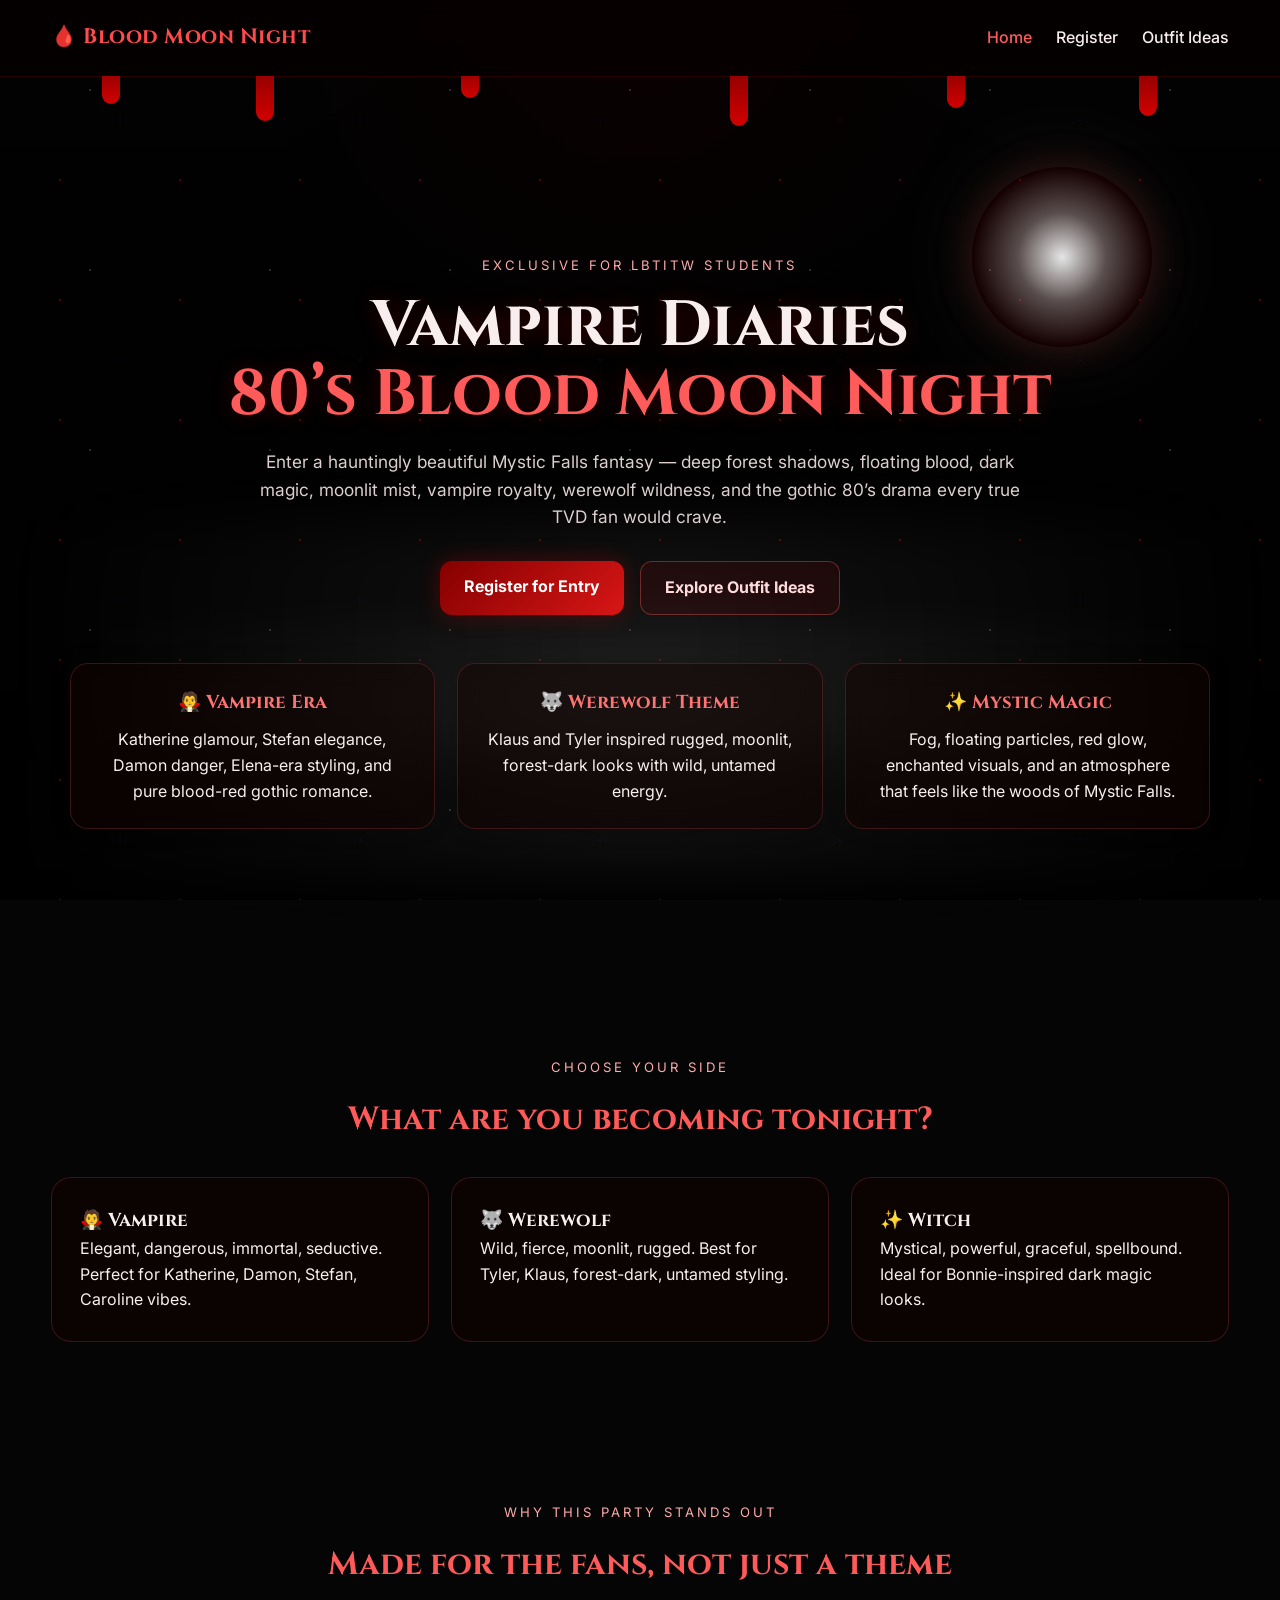
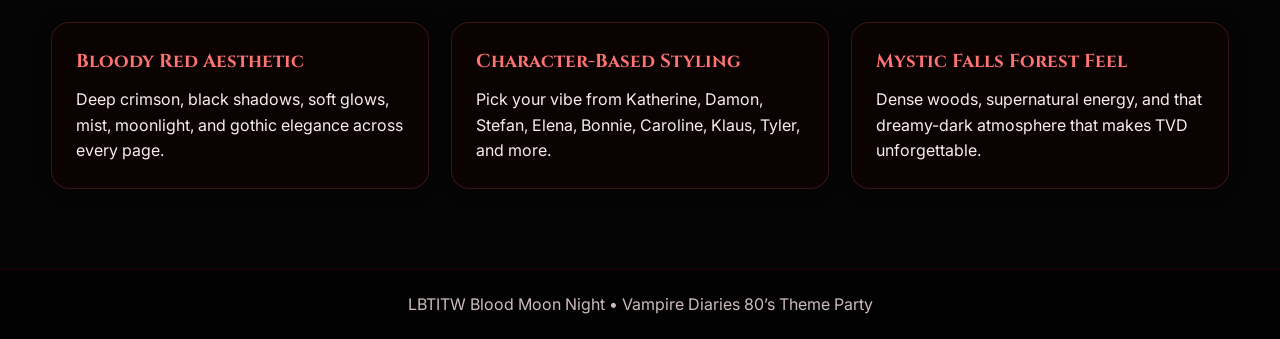
==== index.html @ e4510273 "first upload first upload" ====
<!DOCTYPE html>
<html lang="en">
<head>
  <meta charset="UTF-8" />
  <meta name="viewport" content="width=device-width, initial-scale=1.0" />
  <title>Blood Moon Night | LBTITW</title>
  <link rel="preconnect" href="https://fonts.googleapis.com">
  <link rel="preconnect" href="https://fonts.gstatic.com" crossorigin>
  <link href="https://fonts.googleapis.com/css2?family=Cinzel:wght@500;600;700&family=Inter:wght@400;500;600;700&display=swap" rel="stylesheet">
  <link rel="stylesheet" href="style.css" />
</head>
<body class="page-home">
  <div class="bg-overlay"></div>
  <div class="magic-particles"></div>
  <div class="blood-float">
    <span></span><span></span><span></span><span></span><span></span>
    <span></span><span></span><span></span><span></span><span></span>
    <span></span><span></span>
  </div>
  <div class="mist mist-one"></div>
  <div class="mist mist-two"></div>

  <header class="site-header">
    <nav class="navbar container">
      <a href="index.html" class="logo">🩸 Blood Moon Night</a>

      <button class="menu-btn" id="menuBtn" aria-label="Open menu">☰</button>

      <ul class="nav-links" id="navLinks">
        <li><a class="active" href="index.html">Home</a></li>
        <li><a href="register.html">Register</a></li>
        <li><a href="outfits.html">Outfit Ideas</a></li>
      </ul>
    </nav>

    <div class="header-blood">
      <span></span>
      <span></span>
      <span></span>
      <span></span>
      <span></span>
      <span></span>
    </div>
  </header>

  <main>
    <section class="hero">
      <div class="moon-glow"></div>

      <div class="container hero-content">
        <p class="eyebrow">EXCLUSIVE FOR LBTITW STUDENTS</p>
        <h1>
          Vampire Diaries
          <span>80’s Blood Moon Night</span>
        </h1>
        <p class="hero-text">
          Enter a hauntingly beautiful Mystic Falls fantasy — deep forest shadows,
          floating blood, dark magic, moonlit mist, vampire royalty, werewolf wildness,
          and the gothic 80’s drama every true TVD fan would crave.
        </p>

        <div class="hero-buttons">
          <a href="register.html" class="btn btn-primary">Register for Entry</a>
          <a href="outfits.html" class="btn btn-secondary">Explore Outfit Ideas</a>
        </div>

        <div class="hero-cards">
          <article class="glass-card">
            <h3>🧛 Vampire Era</h3>
            <p>
              Katherine glamour, Stefan elegance, Damon danger, Elena-era styling,
              and pure blood-red gothic romance.
            </p>
          </article>

          <article class="glass-card">
            <h3>🐺 Werewolf Theme</h3>
            <p>
              Klaus and Tyler inspired rugged, moonlit, forest-dark looks with wild,
              untamed energy.
            </p>
          </article>

          <article class="glass-card">
            <h3>✨ Mystic Magic</h3>
            <p>
              Fog, floating particles, red glow, enchanted visuals, and an atmosphere
              that feels like the woods of Mystic Falls.
            </p>
          </article>
        </div>
      </div>
    </section>

    <section class="section container choose-side">
      <div class="section-heading">
        <p class="eyebrow">CHOOSE YOUR SIDE</p>
        <h2>What are you becoming tonight?</h2>
      </div>

      <div class="side-grid">
        <div class="side-card vampire-side">
          <h3>🧛 Vampire</h3>
          <p>Elegant, dangerous, immortal, seductive. Perfect for Katherine, Damon, Stefan, Caroline vibes.</p>
        </div>

        <div class="side-card werewolf-side">
          <h3>🐺 Werewolf</h3>
          <p>Wild, fierce, moonlit, rugged. Best for Tyler, Klaus, forest-dark, untamed styling.</p>
        </div>

        <div class="side-card witch-side">
          <h3>✨ Witch</h3>
          <p>Mystical, powerful, graceful, spellbound. Ideal for Bonnie-inspired dark magic looks.</p>
        </div>
      </div>
    </section>

    <section class="section container">
      <div class="section-heading">
        <p class="eyebrow">WHY THIS PARTY STANDS OUT</p>
        <h2>Made for the fans, not just a theme</h2>
      </div>

      <div class="feature-grid">
        <article class="feature-card">
          <h3>Bloody Red Aesthetic</h3>
          <p>
            Deep crimson, black shadows, soft glows, mist, moonlight, and gothic elegance
            across every page.
          </p>
        </article>

        <article class="feature-card">
          <h3>Character-Based Styling</h3>
          <p>
            Pick your vibe from Katherine, Damon, Stefan, Elena, Bonnie, Caroline,
            Klaus, Tyler, and more.
          </p>
        </article>

        <article class="feature-card">
          <h3>Mystic Falls Forest Feel</h3>
          <p>
            Dense woods, supernatural energy, and that dreamy-dark atmosphere that makes
            TVD unforgettable.
          </p>
        </article>
      </div>
    </section>
  </main>

  <footer class="site-footer">
    <p>LBTITW Blood Moon Night • Vampire Diaries 80’s Theme Party</p>
  </footer>

  <script src="script.js"></script>
</body>
</html>
---- style.css ----
* {
  margin: 0;
  padding: 0;
  box-sizing: border-box;
}

:root {
  --bg-dark: #050505;
  --bg-card: rgba(22, 0, 0, 0.45);
  --red-main: #d81616;
  --red-soft: #ff5b5b;
  --text-main: #f8eeee;
  --text-soft: #ddcfcf;
  --border-soft: rgba(255, 90, 90, 0.2);
}

html {
  scroll-behavior: smooth;
}

body {
  font-family: 'Inter', sans-serif;
  color: var(--text-main);
  background: var(--bg-dark);
  line-height: 1.6;
  overflow-x: hidden;
  position: relative;
  cursor: url("images/blood-cursor.png"), auto;
}

h1, h2, h3, .logo {
  font-family: 'Cinzel', serif;
}

.bg-overlay {
  position: fixed;
  inset: 0;
  z-index: -5;
  background:
    linear-gradient(rgba(0, 0, 0, 0.55), rgba(0, 0, 0, 0.88)),
    radial-gradient(circle at top, rgba(130, 0, 0, 0.18), transparent 35%),
    url("images/forest-bg.jpg") center/cover no-repeat;
}

.container {
  width: min(1200px, 92%);
  margin: 0 auto;
}

/* header */
.site-header {
  position: sticky;
  top: 0;
  z-index: 1000;
  background: rgba(7, 0, 0, 0.7);
  backdrop-filter: blur(10px);
  border-bottom: 1px solid rgba(255, 0, 0, 0.14);
  overflow: visible;
}

.navbar {
  min-height: 76px;
  display: flex;
  align-items: center;
  justify-content: space-between;
  position: relative;
}

.logo {
  color: #ff4b4b;
  text-decoration: none;
  font-weight: 700;
  font-size: 1.3rem;
  letter-spacing: 0.5px;
}

.nav-links {
  list-style: none;
  display: flex;
  gap: 24px;
}

.nav-links a {
  text-decoration: none;
  color: var(--text-main);
  transition: 0.3s ease;
  font-weight: 500;
}

.nav-links a:hover,
.nav-links a.active {
  color: var(--red-soft);
}

.menu-btn {
  display: none;
  border: none;
  background: transparent;
  color: #fff;
  font-size: 1.8rem;
  cursor: pointer;
}

/* header blood */
.header-blood {
  position: absolute;
  left: 0;
  top: 100%;
  width: 100%;
  height: 70px;
  pointer-events: none;
  overflow: hidden;
  z-index: 20;
}

.header-blood span {
  position: absolute;
  top: -10px;
  width: 18px;
  background: linear-gradient(to bottom, #8b0000, #d10000);
  border-radius: 0 0 20px 20px;
  animation: drip 4s infinite ease-in-out;
}

.header-blood span:nth-child(1) {
  left: 8%;
  height: 38px;
  animation-delay: 0s;
}

.header-blood span:nth-child(2) {
  left: 20%;
  height: 55px;
  animation-delay: 1s;
}

.header-blood span:nth-child(3) {
  left: 36%;
  height: 32px;
  animation-delay: 2s;
}

.header-blood span:nth-child(4) {
  left: 57%;
  height: 60px;
  animation-delay: 0.5s;
}

.header-blood span:nth-child(5) {
  left: 74%;
  height: 42px;
  animation-delay: 1.5s;
}

.header-blood span:nth-child(6) {
  left: 89%;
  height: 50px;
  animation-delay: 2.5s;
}

@keyframes drip {
  0% {
    transform: scaleY(0.8);
    opacity: 0.85;
  }
  50% {
    transform: scaleY(1.15);
    opacity: 1;
  }
  100% {
    transform: scaleY(0.9);
    opacity: 0.85;
  }
}

/* hero */
.hero,
.sub-hero {
  position: relative;
  display: grid;
  place-items: center;
  text-align: center;
  padding: 110px 20px 80px;
  overflow: hidden;
}

.hero {
  min-height: 100vh;
}

.sub-hero {
  min-height: 55vh;
}

.hero-content h1,
.sub-hero h1 {
  font-size: clamp(2.4rem, 5vw, 5.2rem);
  line-height: 1.08;
  margin-bottom: 18px;
  text-shadow: 0 0 22px rgba(255, 0, 0, 0.22);
}

.hero-content h1 span {
  display: block;
  color: var(--red-soft);
}

.eyebrow {
  color: #ffaaaa;
  letter-spacing: 3px;
  font-size: 0.82rem;
  margin-bottom: 16px;
}

.hero-text {
  width: min(760px, 100%);
  margin: 0 auto;
  color: var(--text-soft);
  font-size: 1.08rem;
}

.narrow {
  width: min(680px, 100%);
}

.hero-buttons {
  margin-top: 30px;
  display: flex;
  gap: 16px;
  justify-content: center;
  flex-wrap: wrap;
}

/* moon glow */
.moon-glow {
  position: absolute;
  top: 90px;
  right: 10%;
  width: 180px;
  height: 180px;
  border-radius: 50%;
  background: radial-gradient(circle, rgba(255,255,255,0.9) 0%, rgba(255,220,220,0.35) 35%, rgba(255,0,0,0.08) 70%, transparent 100%);
  box-shadow: 0 0 40px rgba(255, 80, 80, 0.2), 0 0 120px rgba(255, 255, 255, 0.08);
  z-index: 0;
  animation: moonPulse 5s ease-in-out infinite;
}

@keyframes moonPulse {
  0%, 100% {
    transform: scale(1);
    opacity: 0.9;
  }
  50% {
    transform: scale(1.08);
    opacity: 1;
  }
}

.btn {
  text-decoration: none;
  border: none;
  cursor: pointer;
  padding: 13px 24px;
  border-radius: 12px;
  font-weight: 700;
  transition: 0.3s ease;
  display: inline-block;
}

.btn-primary {
  background: linear-gradient(135deg, #850000, #d81616);
  color: white;
  box-shadow: 0 0 22px rgba(255, 0, 0, 0.25);
  animation: redPulse 2.5s infinite ease-in-out;
}

.btn-primary:hover {
  transform: translateY(-2px);
  background: linear-gradient(135deg, #aa0000, #ff3131);
}

.btn-secondary {
  color: #ffdada;
  background: rgba(255, 0, 0, 0.08);
  border: 1px solid rgba(255, 100, 100, 0.35);
}

.btn-secondary:hover {
  background: rgba(255, 0, 0, 0.16);
}

@keyframes redPulse {
  0%, 100% {
    box-shadow: 0 0 18px rgba(255, 0, 0, 0.2);
  }
  50% {
    box-shadow: 0 0 30px rgba(255, 0, 0, 0.45);
  }
}

.full-btn {
  width: 100%;
}

/* cards */
.hero-cards,
.feature-grid,
.character-grid {
  display: grid;
  gap: 22px;
}

.hero-cards {
  grid-template-columns: repeat(3, 1fr);
  margin-top: 48px;
}

.feature-grid {
  grid-template-columns: repeat(3, 1fr);
}

.character-grid {
  grid-template-columns: repeat(4, 1fr);
}

.glass-card,
.feature-card,
.character-card,
.register-form {
  background: var(--bg-card);
  border: 1px solid var(--border-soft);
  box-shadow: 0 0 20px rgba(0, 0, 0, 0.22);
  backdrop-filter: blur(12px);
}

.glass-card,
.feature-card {
  padding: 24px;
  border-radius: 18px;
}

.glass-card h3,
.feature-card h3 {
  color: #ff7373;
  margin-bottom: 10px;
}

.character-card,
.feature-card,
.glass-card,
.side-card {
  transition: transform 0.35s ease, box-shadow 0.35s ease, border-color 0.35s ease;
}

.character-card:hover,
.feature-card:hover,
.glass-card:hover {
  transform: translateY(-6px);
  box-shadow: 0 0 26px rgba(255, 0, 0, 0.16);
  border-color: rgba(255, 100, 100, 0.35);
}

.section {
  padding: 80px 0;
}

.section-heading {
  text-align: center;
  margin-bottom: 32px;
}

.section-heading h2 {
  font-size: 2rem;
  color: #ff5a5a;
}

/* choose side */
.side-grid {
  display: grid;
  grid-template-columns: repeat(3, 1fr);
  gap: 22px;
}

.side-card {
  padding: 28px;
  border-radius: 20px;
  background: rgba(20, 0, 0, 0.45);
  border: 1px solid rgba(255, 90, 90, 0.2);
  backdrop-filter: blur(10px);
  transition: 0.35s ease;
}

.side-card:hover {
  transform: translateY(-6px);
}

.vampire-side:hover {
  box-shadow: 0 0 28px rgba(255, 0, 0, 0.2);
}

.werewolf-side:hover {
  box-shadow: 0 0 28px rgba(255, 170, 60, 0.18);
}

.witch-side:hover {
  box-shadow: 0 0 28px rgba(180, 0, 255, 0.18);
}

/* form */
.form-wrapper {
  display: grid;
  grid-template-columns: 0.9fr 1.1fr;
  gap: 24px;
  align-items: start;
}

.form-info {
  padding: 28px;
}

.form-info h2 {
  color: #ff6666;
  margin-bottom: 12px;
}

.info-list {
  display: flex;
  flex-wrap: wrap;
  gap: 10px;
  margin-top: 18px;
}

.info-pill {
  padding: 8px 12px;
  background: rgba(255, 0, 0, 0.12);
  border: 1px solid rgba(255, 100, 100, 0.2);
  border-radius: 999px;
  font-size: 0.92rem;
}

.register-form {
  border-radius: 22px;
  padding: 28px;
  display: grid;
  grid-template-columns: repeat(2, 1fr);
  gap: 18px;
}

.register-form h2 {
  grid-column: 1 / -1;
  color: #ff6666;
  margin-bottom: 4px;
}

.field-group {
  display: flex;
  flex-direction: column;
}

.field-group label {
  margin-bottom: 8px;
  color: #ffd7d7;
  font-size: 0.95rem;
}

.field-group input,
.field-group select,
.field-group textarea {
  padding: 14px;
  border-radius: 12px;
  border: 1px solid rgba(255, 90, 90, 0.22);
  background: rgba(0, 0, 0, 0.55);
  color: white;
  outline: none;
}

.field-group input:focus,
.field-group select:focus,
.field-group textarea:focus {
  border-color: #ff6161;
  box-shadow: 0 0 0 2px rgba(255, 60, 60, 0.12);
}

.field-group.full {
  grid-column: 1 / -1;
}

.success-message {
  grid-column: 1 / -1;
  text-align: center;
  color: #98ff98;
  font-weight: 700;
}

/* characters */
.character-card {
  border-radius: 18px;
  overflow: hidden;
  transition: 0.35s ease;
}

.character-card:hover {
  transform: translateY(-6px);
  box-shadow: 0 0 24px rgba(255, 0, 0, 0.2);
}

.character-card img {
  width: 100%;
  height: 300px;
  object-fit: cover;
  display: block;
}

.character-content {
  padding: 18px;
}

.character-tag {
  display: inline-block;
  margin-bottom: 10px;
  background: rgba(255, 0, 0, 0.14);
  border: 1px solid rgba(255, 100, 100, 0.16);
  color: #ffd8d8;
  padding: 5px 10px;
  border-radius: 999px;
  font-size: 0.85rem;
}

.character-content h3 {
  color: #ff6c6c;
  margin-bottom: 8px;
}

/* werewolf eye glow */
.werewolf-card {
  position: relative;
}

.werewolf-card::before,
.werewolf-card::after {
  content: "";
  position: absolute;
  top: 18px;
  width: 14px;
  height: 14px;
  background: #ffb347;
  border-radius: 50%;
  box-shadow: 0 0 12px rgba(255, 179, 71, 0.8);
  opacity: 0;
  transition: 0.35s ease;
  z-index: 3;
}

.werewolf-card::before {
  right: 48px;
}

.werewolf-card::after {
  right: 25px;
}

.werewolf-card:hover::before,
.werewolf-card:hover::after {
  opacity: 1;
}

/* particles */
.magic-particles {
  position: fixed;
  inset: 0;
  z-index: -4;
  pointer-events: none;
  background-image:
    radial-gradient(circle, rgba(255, 0, 0, 0.32) 1px, transparent 1px),
    radial-gradient(circle, rgba(255, 255, 255, 0.16) 1px, transparent 1px),
    radial-gradient(circle, rgba(182, 0, 255, 0.14) 1px, transparent 1px);
  background-size: 120px 120px, 180px 180px, 240px 240px;
  animation: sparkleMove 14s linear infinite;
}

@keyframes sparkleMove {
  0% { transform: translateY(0); }
  50% { transform: translateY(-18px); }
  100% { transform: translateY(0); }
}

/* blood floating */
.blood-float {
  position: fixed;
  inset: 0;
  z-index: -3;
  pointer-events: none;
  overflow: hidden;
}

.blood-float span {
  position: absolute;
  bottom: -140px;
  width: 10px;
  height: 95px;
  border-radius: 999px;
  background: linear-gradient(to top, rgba(120, 0, 0, 0.95), rgba(255, 0, 0, 0.08));
  filter: blur(0.3px);
  animation: bloodRise linear infinite;
}

.blood-float span:nth-child(1) { left: 5%; animation-duration: 12s; animation-delay: 0s; }
.blood-float span:nth-child(2) { left: 12%; animation-duration: 15s; animation-delay: 1s; }
.blood-float span:nth-child(3) { left: 20%; animation-duration: 10s; animation-delay: 2s; }
.blood-float span:nth-child(4) { left: 28%; animation-duration: 13s; animation-delay: 0.5s; }
.blood-float span:nth-child(5) { left: 36%; animation-duration: 16s; animation-delay: 2.5s; }
.blood-float span:nth-child(6) { left: 47%; animation-duration: 11s; animation-delay: 1.8s; }
.blood-float span:nth-child(7) { left: 58%; animation-duration: 14s; animation-delay: 0.8s; }
.blood-float span:nth-child(8) { left: 67%; animation-duration: 12.5s; animation-delay: 2.2s; }
.blood-float span:nth-child(9) { left: 77%; animation-duration: 15.5s; animation-delay: 1.5s; }
.blood-float span:nth-child(10) { left: 85%; animation-duration: 11.5s; animation-delay: 2.7s; }
.blood-float span:nth-child(11) { left: 92%; animation-duration: 17s; animation-delay: 1.2s; }
.blood-float span:nth-child(12) { left: 97%; animation-duration: 13.5s; animation-delay: 0.3s; }

@keyframes bloodRise {
  0% {
    transform: translateY(120px);
    opacity: 0;
  }
  15% {
    opacity: 0.8;
  }
  100% {
    transform: translateY(-120vh);
    opacity: 0;
  }
}

/* mist */
.mist {
  position: fixed;
  left: -20%;
  width: 140%;
  height: 240px;
  background: radial-gradient(circle, rgba(220, 220, 220, 0.08), transparent 70%);
  filter: blur(28px);
  z-index: -2;
  pointer-events: none;
}

.mist-one {
  bottom: 30px;
  animation: mistMove1 18s ease-in-out infinite alternate;
}

.mist-two {
  bottom: 140px;
  animation: mistMove2 24s ease-in-out infinite alternate;
}

@keyframes mistMove1 {
  from { transform: translateX(-4%) translateY(0); }
  to { transform: translateX(4%) translateY(-8px); }
}

@keyframes mistMove2 {
  from { transform: translateX(4%) translateY(0); }
  to { transform: translateX(-4%) translateY(-14px); }
}

/* footer */
.site-footer {
  text-align: center;
  padding: 22px;
  color: #ccbcbc;
  background: rgba(0, 0, 0, 0.55);
  border-top: 1px solid rgba(255, 0, 0, 0.12);
}

/* responsive */
@media (max-width: 1100px) {
  .character-grid {
    grid-template-columns: repeat(3, 1fr);
  }

  .form-wrapper {
    grid-template-columns: 1fr;
  }
}

@media (max-width: 900px) {
  .hero-cards,
  .feature-grid,
  .character-grid {
    grid-template-columns: repeat(2, 1fr);
  }

  .register-form,
  .side-grid {
    grid-template-columns: 1fr;
  }

  .field-group.full {
    grid-column: auto;
  }
}

@media (max-width: 700px) {
  .menu-btn {
    display: block;
  }

  .nav-links {
    display: none;
    position: absolute;
    top: 76px;
    right: 0;
    width: 220px;
    background: rgba(10, 0, 0, 0.94);
    border: 1px solid rgba(255, 0, 0, 0.16);
    border-radius: 14px;
    flex-direction: column;
    padding: 16px;
    gap: 14px;
  }

  .nav-links.show {
    display: flex;
  }

  .hero-cards,
  .feature-grid,
  .character-grid,
  .side-grid {
    grid-template-columns: 1fr;
  }

  .character-card img {
    height: 260px;
  }

  .hero,
  .sub-hero {
    padding-top: 95px;
  }

  .moon-glow {
    width: 120px;
    height: 120px;
    right: 6%;
    top: 100px;
  }
}
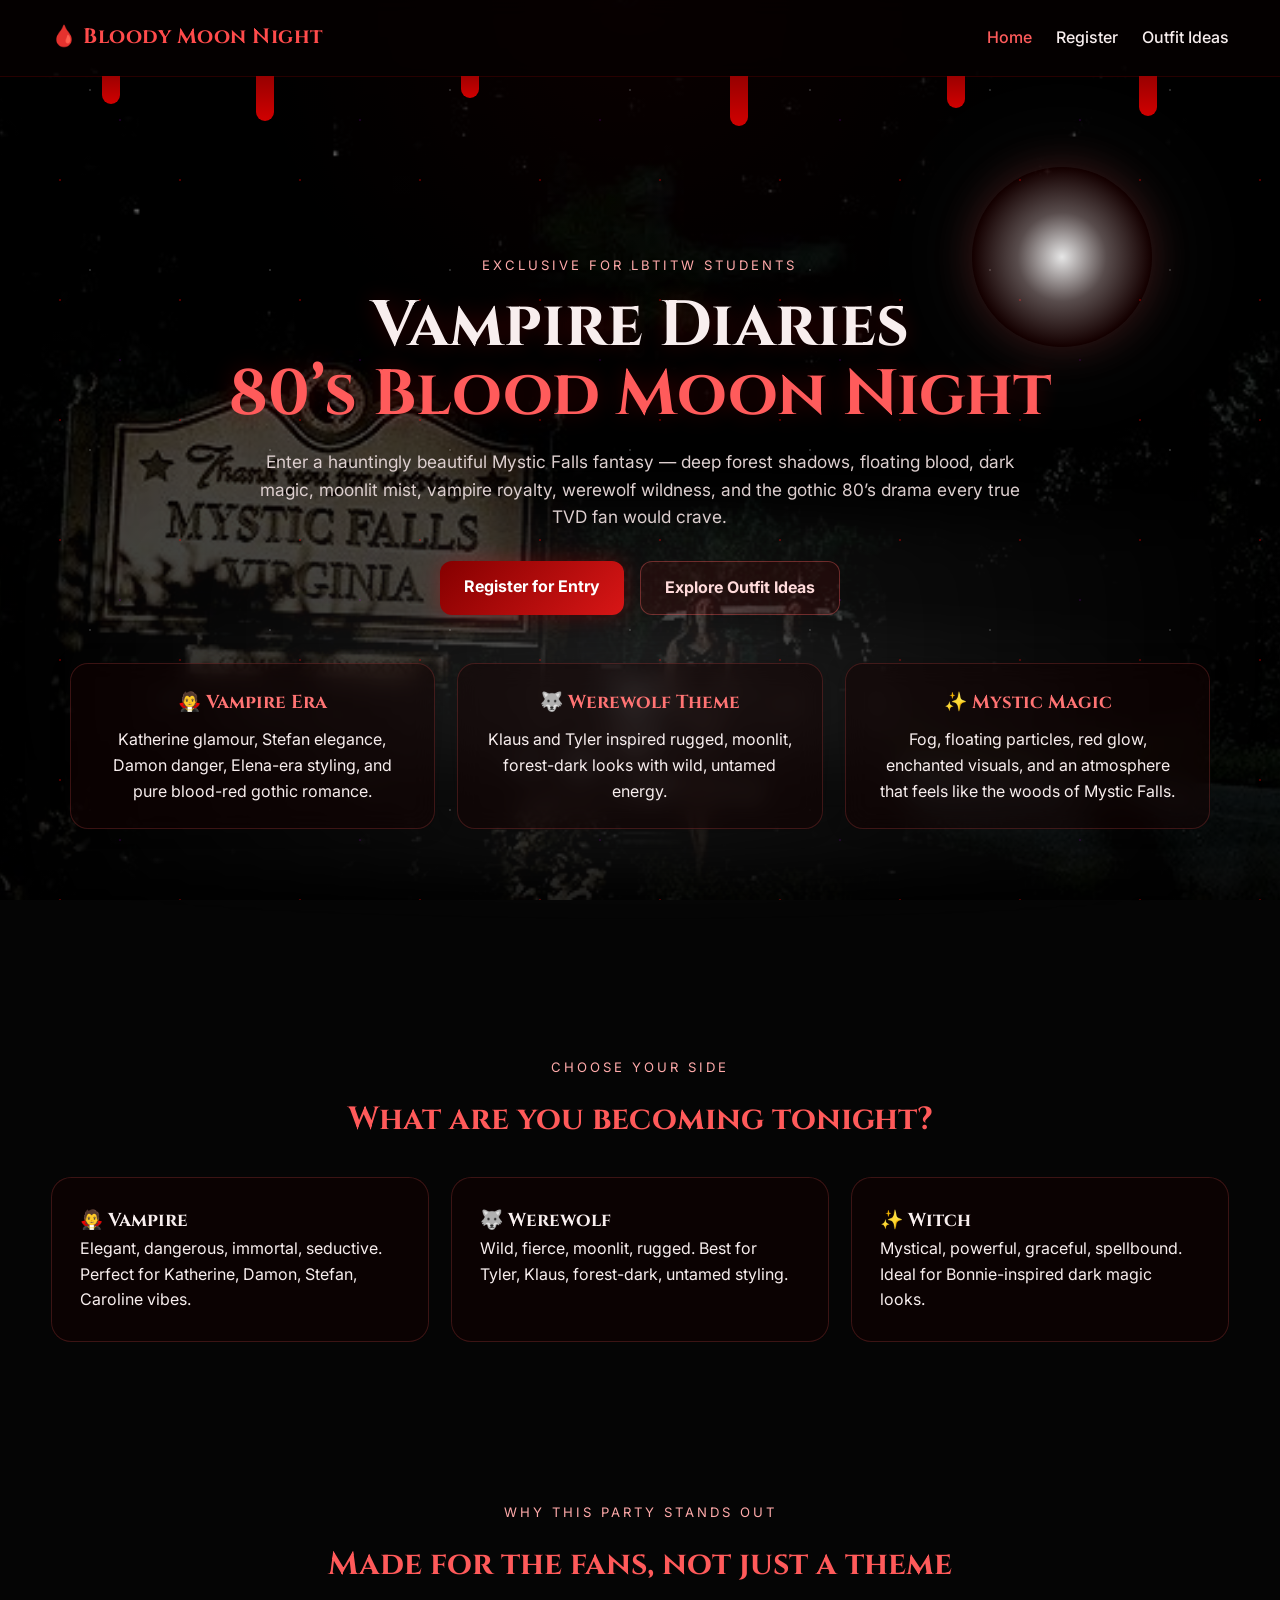
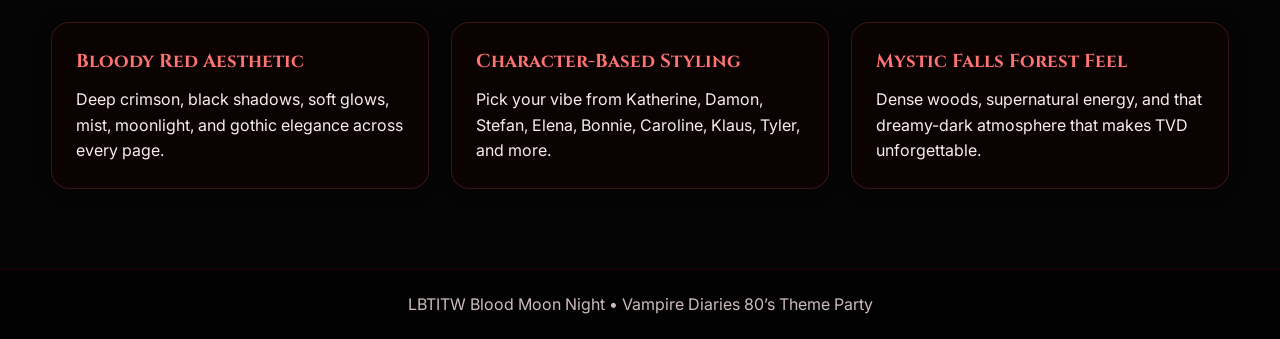
==== commit 7f3f6453: "Update index.html" ====
--- a/index.html
+++ b/index.html
@@ -22,7 +22,7 @@
 
   <header class="site-header">
     <nav class="navbar container">
-      <a href="index.html" class="logo">🩸 Blood Moon Night</a>
+      <a href="index.html" class="logo">🩸 Bloody Moon Night</a>
 
       <button class="menu-btn" id="menuBtn" aria-label="Open menu">☰</button>
 
@@ -156,4 +156,4 @@
 
   <script src="script.js"></script>
 </body>
-</html>+</html>
--- a/style.css
+++ b/style.css
@@ -39,7 +39,7 @@
   background:
     linear-gradient(rgba(0, 0, 0, 0.55), rgba(0, 0, 0, 0.88)),
     radial-gradient(circle at top, rgba(130, 0, 0, 0.18), transparent 35%),
-    url("images/forest-bg.jpg") center/cover no-repeat;
+    url("forest-bg.jpg") center/cover no-repeat;
 }
 
 .container {
@@ -745,4 +745,4 @@
     right: 6%;
     top: 100px;
   }
-}+}
